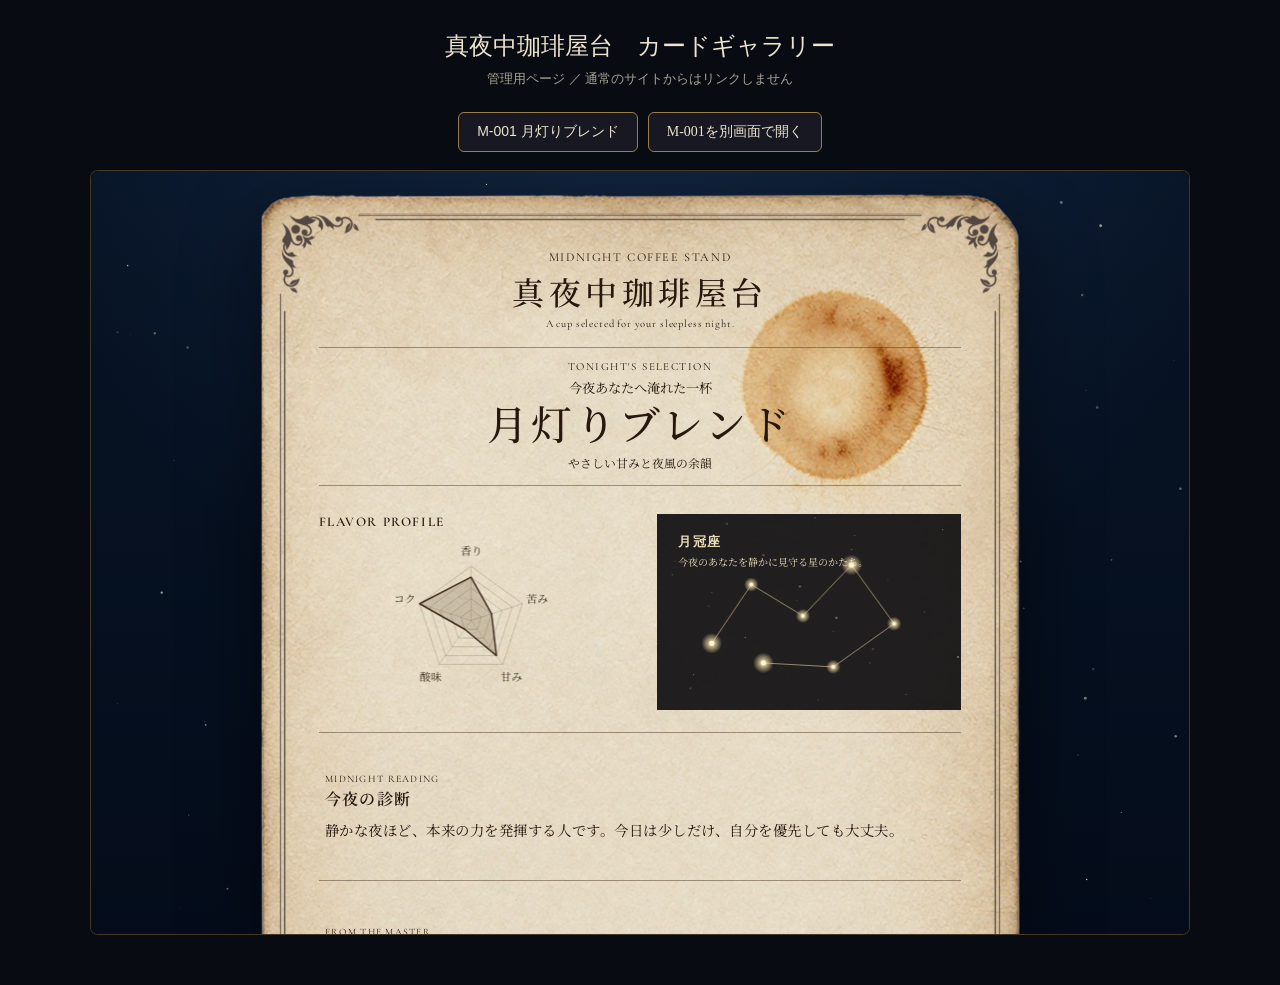
==== gallery/index.html @ 84e9c6be "Add files via upload" ====
<!DOCTYPE html>
<html lang="ja">
<head>
  <meta charset="UTF-8">
  <meta name="viewport" content="width=device-width, initial-scale=1.0">
  <title>真夜中珈琲屋台｜カードギャラリー</title>

  <style>
    * {
      box-sizing: border-box;
    }

    body {
      margin: 0;
      background: #090b12;
      color: #eee4cf;
      font-family: serif;
      min-height: 100vh;
    }

    .gallery {
      width: min(1100px, 94%);
      margin: 0 auto;
      padding: 30px 0 50px;
    }

    h1 {
      margin: 0 0 8px;
      text-align: center;
      font-size: 24px;
      font-weight: 400;
    }

    .note {
      text-align: center;
      font-size: 13px;
      opacity: .7;
      margin-bottom: 24px;
    }

    .controls {
      display: flex;
      justify-content: center;
      gap: 10px;
      margin-bottom: 18px;
      flex-wrap: wrap;
    }

    button,
    a.button {
      appearance: none;
      border: 1px solid #9b7c4c;
      background: #171822;
      color: #eee4cf;
      padding: 10px 18px;
      border-radius: 6px;
      cursor: pointer;
      text-decoration: none;
      font-size: 14px;
    }

    button:hover,
    a.button:hover {
      background: #252331;
    }

    .viewer {
      width: 100%;
      height: 85vh;
      border: 1px solid rgba(198, 164, 105, .35);
      border-radius: 8px;
      overflow: hidden;
      background: #000;
    }

    iframe {
      width: 100%;
      height: 100%;
      border: 0;
      background: #000;
    }
  </style>
</head>

<body>

  <main class="gallery">

    <h1>真夜中珈琲屋台　カードギャラリー</h1>

    <div class="note">
      管理用ページ ／ 通常のサイトからはリンクしません
    </div>

    <div class="controls">
      <button id="m001">
        M-001 月灯りブレンド
      </button>

      <a
        class="button"
        href="../result/index.html?result=M-001"
        target="_blank"
        rel="noopener"
      >
        M-001を別画面で開く
      </a>
    </div>

    <div class="viewer">
      <iframe
        id="cardViewer"
        src="../result/index.html?result=M-001"
        title="結果カード">
      </iframe>
    </div>

  </main>

  <script>
    const viewer = document.getElementById("cardViewer");

    document.getElementById("m001").addEventListener("click", () => {
      viewer.src = "../result/index.html?result=M-001";
    });
  </script>

</body>
</html>
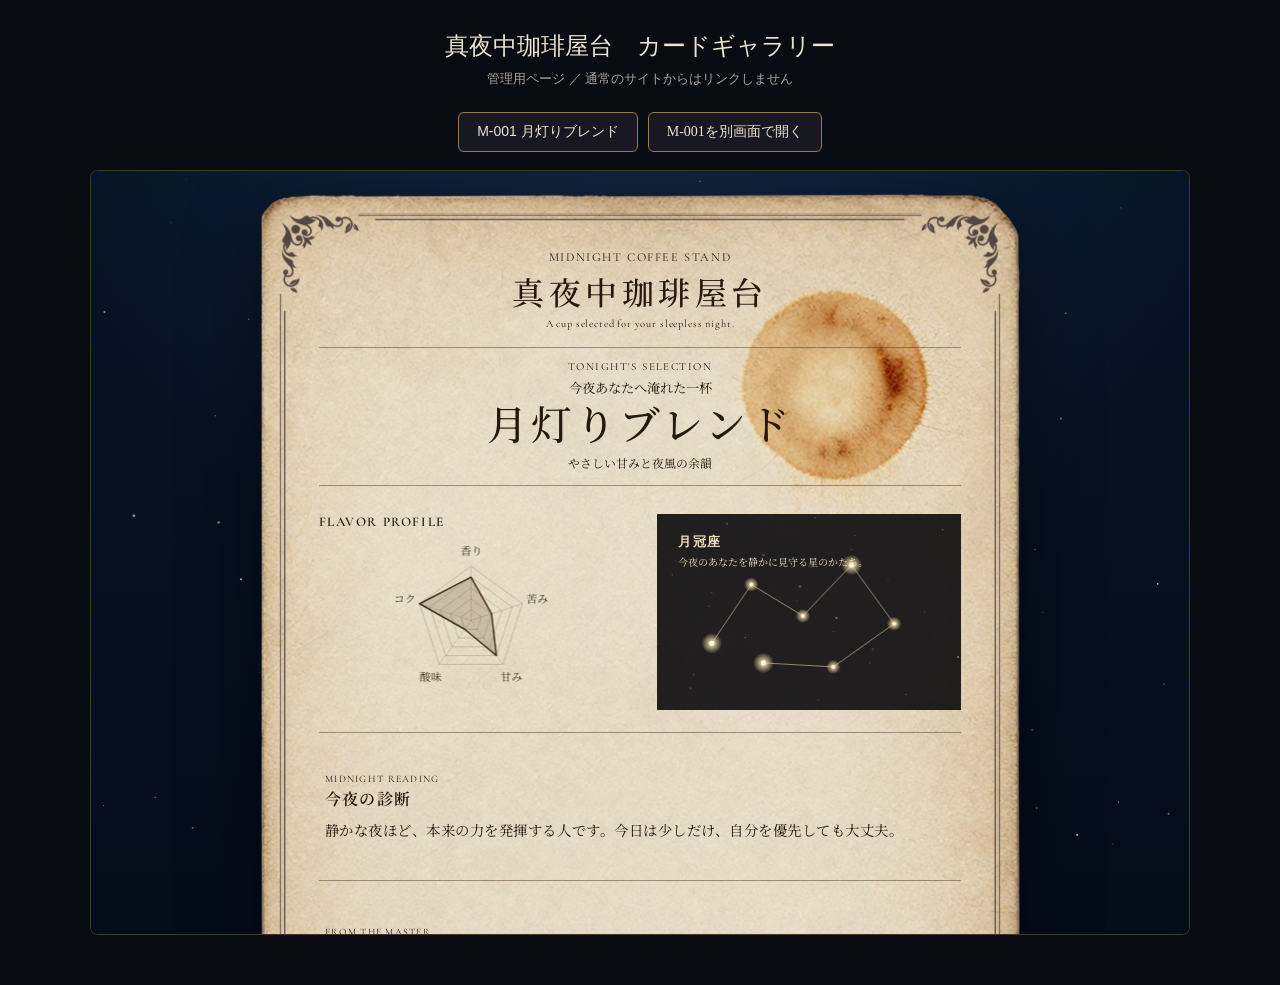
==== commit ba117ac9: "Add files via upload" ====
--- a/gallery/index.html
+++ b/gallery/index.html
@@ -118,12 +118,67 @@
   </main>
 
   <script>
-    const viewer = document.getElementById("cardViewer");
+  const viewer = document.getElementById("cardViewer");
 
-    document.getElementById("m001").addEventListener("click", () => {
-      viewer.src = "../result/index.html?result=M-001";
-    });
-  </script>
+  function showCard(id) {
+    viewer.src = `../result/index.html?result=${id}`;
+  }
+
+  function hideResultUI() {
+    try {
+      const doc = viewer.contentDocument || viewer.contentWindow.document;
+
+      /* カード以外の操作UIを非表示 */
+      const selectors = [
+        ".result-actions",
+        ".actions",
+        ".action-buttons",
+        ".share-buttons",
+        ".share-area",
+        ".result-buttons",
+        ".button-area",
+        ".back-link",
+        ".back-button",
+        ".retry-button",
+        ".share-button"
+      ];
+
+      selectors.forEach(selector => {
+        doc.querySelectorAll(selector).forEach(el => {
+          el.style.setProperty("display", "none", "important");
+        });
+      });
+
+      /* ボタン・リンクの文字でも判定 */
+      doc.querySelectorAll("a, button").forEach(el => {
+        const text = el.textContent.trim();
+
+        if (
+          text.includes("Xでシェア") ||
+          text.includes("屋台に戻る") ||
+          text.includes("もう一杯注文する")
+        ) {
+          el.style.setProperty("display", "none", "important");
+        }
+      });
+
+    } catch (e) {
+      console.log("Gallery UI:", e);
+    }
+  }
+
+  viewer.addEventListener("load", () => {
+    hideResultUI();
+
+    /* JSで後から生成される場合にも対応 */
+    setTimeout(hideResultUI, 300);
+    setTimeout(hideResultUI, 1000);
+  });
+
+  document.getElementById("m001").addEventListener("click", () => {
+    showCard("M-001");
+  });
+</script>
 
 </body>
 </html>
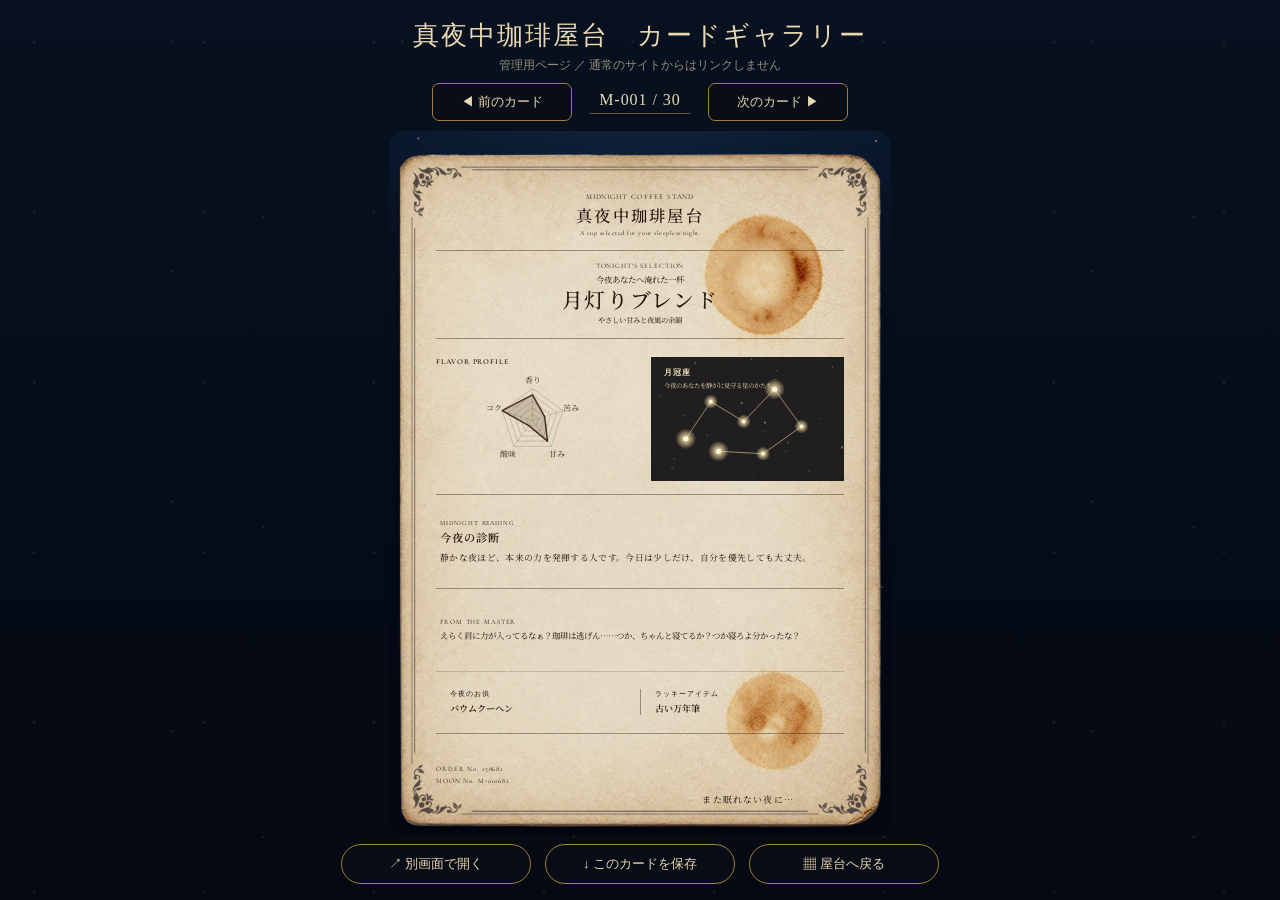
==== commit 65ad9cfa: "Add files via upload" ====
--- a/gallery/index.html
+++ b/gallery/index.html
@@ -3,6 +3,7 @@
 <head>
   <meta charset="UTF-8">
   <meta name="viewport" content="width=device-width, initial-scale=1.0">
+
   <title>真夜中珈琲屋台｜カードギャラリー</title>
 
   <style>
@@ -10,126 +11,457 @@
       box-sizing: border-box;
     }
 
+    html,
     body {
       margin: 0;
-      background: #090b12;
-      color: #eee4cf;
-      font-family: serif;
-      min-height: 100vh;
+      width: 100%;
+      height: 100%;
+      overflow: hidden;
+    }
+
+    body {
+      background:
+        radial-gradient(circle at 20% 25%, rgba(255,255,255,.08) 0 1px, transparent 1.5px),
+        radial-gradient(circle at 75% 18%, rgba(255,255,255,.07) 0 1px, transparent 1.5px),
+        radial-gradient(circle at 85% 70%, rgba(255,255,255,.08) 0 1px, transparent 1.5px),
+        linear-gradient(180deg, #07111f 0%, #050912 100%);
+      background-size:
+        170px 170px,
+        230px 230px,
+        310px 310px,
+        auto;
+
+      color: #ead8b3;
+      font-family: "Noto Serif JP", "Yu Mincho", serif;
     }
 
     .gallery {
-      width: min(1100px, 94%);
-      margin: 0 auto;
-      padding: 30px 0 50px;
-    }
-
-    h1 {
-      margin: 0 0 8px;
+      height: 100vh;
+
+      display: grid;
+
+      grid-template-rows:
+        auto
+        auto
+        1fr
+        auto;
+
+      gap: 10px;
+
+      padding: 18px 20px 16px;
+    }
+
+    /* ==========================
+       TITLE
+    ========================== */
+
+    .gallery-header {
       text-align: center;
-      font-size: 24px;
+    }
+
+    .gallery-header h1 {
+      margin: 0;
+
+      font-size: clamp(18px, 2vw, 28px);
+
       font-weight: 400;
-    }
-
-    .note {
+
+      letter-spacing: .08em;
+    }
+
+    .gallery-header p {
+      margin: 5px 0 0;
+
+      font-size: clamp(9px, .9vw, 12px);
+
+      color: rgba(234,216,179,.62);
+    }
+
+    /* ==========================
+       NAV
+    ========================== */
+
+    .card-nav {
+      display: flex;
+
+      justify-content: center;
+      align-items: center;
+
+      gap: 18px;
+    }
+
+    .nav-button {
+      min-width: 140px;
+
+      padding: 9px 18px;
+
+      border: 1px solid #a77d3c;
+      border-radius: 7px;
+
+      background: rgba(8,13,23,.88);
+
+      color: #ead8b3;
+
+      font-family: inherit;
+
+      font-size: 13px;
+
+      cursor: pointer;
+
+      transition: .2s;
+    }
+
+    .nav-button:hover {
+      background: rgba(167,125,60,.15);
+    }
+
+    .card-number {
+      min-width: 100px;
+
       text-align: center;
-      font-size: 13px;
-      opacity: .7;
-      margin-bottom: 24px;
-    }
-
-    .controls {
+
+      font-size: 16px;
+
+      letter-spacing: .06em;
+
+      border-bottom: 1px solid rgba(167,125,60,.65);
+
+      padding-bottom: 4px;
+    }
+
+    /* ==========================
+       CARD VIEWER
+    ========================== */
+
+    .viewer-wrap {
+      min-height: 0;
+
       display: flex;
+
       justify-content: center;
-      gap: 10px;
-      margin-bottom: 18px;
-      flex-wrap: wrap;
-    }
-
-    button,
-    a.button {
-      appearance: none;
-      border: 1px solid #9b7c4c;
-      background: #171822;
-      color: #eee4cf;
-      padding: 10px 18px;
-      border-radius: 6px;
-      cursor: pointer;
-      text-decoration: none;
-      font-size: 14px;
-    }
-
-    button:hover,
-    a.button:hover {
-      background: #252331;
+      align-items: center;
     }
 
     .viewer {
-      width: 100%;
-      height: 85vh;
-      border: 1px solid rgba(198, 164, 105, .35);
-      border-radius: 8px;
+      position: relative;
+
+      height: 100%;
+      max-height: 100%;
+
+      aspect-ratio: 5 / 7;
+
       overflow: hidden;
-      background: #000;
+
+      border-radius: 16px;
     }
 
     iframe {
       width: 100%;
       height: 100%;
+
       border: 0;
-      background: #000;
-    }
+
+      display: block;
+
+      background: transparent;
+
+      transform-origin: top left;
+    }
+
+    /* ==========================
+       BOTTOM BUTTONS
+    ========================== */
+
+    .bottom-actions {
+      display: flex;
+
+      justify-content: center;
+
+      gap: 14px;
+
+      flex-wrap: nowrap;
+    }
+
+    .bottom-button {
+      min-width: 190px;
+
+      padding: 10px 20px;
+
+      border: 1px solid #a77d3c;
+      border-radius: 999px;
+
+      background: rgba(8,13,23,.88);
+
+      color: #ead8b3;
+
+      text-decoration: none;
+
+      text-align: center;
+
+      font-size: 13px;
+
+      cursor: pointer;
+    }
+
+    .bottom-button:hover {
+      background: rgba(167,125,60,.15);
+    }
+
+    /* ==========================
+       SMALL SCREEN
+    ========================== */
+
+    @media (max-width: 700px) {
+
+      .gallery {
+        padding:
+          12px
+          8px
+          10px;
+
+        gap: 7px;
+      }
+
+      .card-nav {
+        gap: 6px;
+      }
+
+      .nav-button {
+        min-width: auto;
+
+        padding:
+          7px
+          10px;
+
+        font-size: 11px;
+      }
+
+      .card-number {
+        min-width: 76px;
+
+        font-size: 12px;
+      }
+
+      .bottom-actions {
+        gap: 6px;
+      }
+
+      .bottom-button {
+        min-width: auto;
+
+        padding:
+          8px
+          10px;
+
+        font-size: 10px;
+      }
+
+    }
+
   </style>
 </head>
 
+
 <body>
 
-  <main class="gallery">
-
-    <h1>真夜中珈琲屋台　カードギャラリー</h1>
-
-    <div class="note">
+<main class="gallery">
+
+  <!-- HEADER -->
+  <header class="gallery-header">
+
+    <h1>
+      真夜中珈琲屋台　カードギャラリー
+    </h1>
+
+    <p>
       管理用ページ ／ 通常のサイトからはリンクしません
+    </p>
+
+  </header>
+
+
+  <!-- NAVIGATION -->
+  <nav class="card-nav">
+
+    <button
+      class="nav-button"
+      id="prevButton"
+      type="button"
+    >
+      ◀ 前のカード
+    </button>
+
+
+    <div
+      class="card-number"
+      id="cardNumber"
+    >
+      M-001 / 30
     </div>
 
-    <div class="controls">
-      <button id="m001">
-        M-001 月灯りブレンド
-      </button>
-
-      <a
-        class="button"
-        href="../result/index.html?result=M-001"
-        target="_blank"
-        rel="noopener"
-      >
-        M-001を別画面で開く
-      </a>
-    </div>
+
+    <button
+      class="nav-button"
+      id="nextButton"
+      type="button"
+    >
+      次のカード ▶
+    </button>
+
+  </nav>
+
+
+  <!-- CARD -->
+  <section class="viewer-wrap">
 
     <div class="viewer">
+
       <iframe
         id="cardViewer"
         src="../result/index.html?result=M-001"
         title="結果カード">
       </iframe>
+
     </div>
 
-  </main>
-
-  <script>
-  const viewer = document.getElementById("cardViewer");
-
-  function showCard(id) {
-    viewer.src = `../result/index.html?result=${id}`;
+  </section>
+
+
+  <!-- BOTTOM -->
+  <div class="bottom-actions">
+
+    <a
+      class="bottom-button"
+      id="openButton"
+      href="../result/index.html?result=M-001"
+      target="_blank"
+      rel="noopener"
+    >
+      ↗ 別画面で開く
+    </a>
+
+
+    <button
+      class="bottom-button"
+      id="saveButton"
+      type="button"
+    >
+      ↓ このカードを保存
+    </button>
+
+
+    <a
+      class="bottom-button"
+      href="../index.html"
+    >
+      ▦ 屋台へ戻る
+    </a>
+
+  </div>
+
+</main>
+
+
+<script>
+
+  /* =========================================
+     COFFEE IDs
+  ========================================= */
+
+  const cards = Array.from(
+    { length: 30 },
+    (_, i) =>
+      `M-${String(i + 1).padStart(3, "0")}`
+  );
+
+
+  let currentIndex = 0;
+
+
+  const viewer =
+    document.getElementById("cardViewer");
+
+  const cardNumber =
+    document.getElementById("cardNumber");
+
+  const openButton =
+    document.getElementById("openButton");
+
+
+  /* =========================================
+     CARD CHANGE
+  ========================================= */
+
+  function showCard(index) {
+
+    currentIndex =
+      (index + cards.length)
+      % cards.length;
+
+
+    const id =
+      cards[currentIndex];
+
+
+    viewer.src =
+      `../result/index.html?result=${id}`;
+
+
+    cardNumber.textContent =
+      `${id} / ${cards.length}`;
+
+
+    openButton.href =
+      `../result/index.html?result=${id}`;
+
   }
 
-  function hideResultUI() {
+
+  /* =========================================
+     HIDE RESULT PAGE UI
+  ========================================= */
+
+  function cleanResultPage() {
+
     try {
-      const doc = viewer.contentDocument || viewer.contentWindow.document;
-
-      /* カード以外の操作UIを非表示 */
+
+      const doc =
+        viewer.contentDocument
+        || viewer.contentWindow.document;
+
+
+      /* ボタン類を文字で判定して削除 */
+
+      doc.querySelectorAll(
+        "a, button"
+      ).forEach(el => {
+
+        const text =
+          el.textContent.trim();
+
+
+        if (
+          text.includes("Xでシェア") ||
+          text.includes("屋台に戻る") ||
+          text.includes("もう一杯注文する") ||
+          text.includes("この結果を共有")
+        ) {
+
+          el.style.setProperty(
+            "display",
+            "none",
+            "important"
+          );
+
+        }
+
+      });
+
+
+      /* カード以外の可能性が高いUI */
+
       const selectors = [
+
         ".result-actions",
         ".actions",
         ".action-buttons",
@@ -141,43 +473,300 @@
         ".back-button",
         ".retry-button",
         ".share-button"
+
       ];
 
+
       selectors.forEach(selector => {
-        doc.querySelectorAll(selector).forEach(el => {
-          el.style.setProperty("display", "none", "important");
+
+        doc.querySelectorAll(
+          selector
+        ).forEach(el => {
+
+          el.style.setProperty(
+            "display",
+            "none",
+            "important"
+          );
+
         });
+
       });
 
-      /* ボタン・リンクの文字でも判定 */
-      doc.querySelectorAll("a, button").forEach(el => {
-        const text = el.textContent.trim();
-
-        if (
-          text.includes("Xでシェア") ||
-          text.includes("屋台に戻る") ||
-          text.includes("もう一杯注文する")
-        ) {
-          el.style.setProperty("display", "none", "important");
-        }
-      });
-
-    } catch (e) {
-      console.log("Gallery UI:", e);
-    }
+
+      /* ページそのもののスクロールを止める */
+
+      doc.documentElement.style.overflow =
+        "hidden";
+
+      doc.body.style.overflow =
+        "hidden";
+
+
+      fitCard();
+
+    }
+
+    catch (error) {
+
+      console.log(
+        "gallery:",
+        error
+      );
+
+    }
+
   }
 
-  viewer.addEventListener("load", () => {
-    hideResultUI();
-
-    /* JSで後から生成される場合にも対応 */
-    setTimeout(hideResultUI, 300);
-    setTimeout(hideResultUI, 1000);
-  });
-
-  document.getElementById("m001").addEventListener("click", () => {
-    showCard("M-001");
-  });
+
+  /* =========================================
+     FIT RESULT PAGE TO VIEWER
+  ========================================= */
+
+  function fitCard() {
+
+    try {
+
+      const doc =
+        viewer.contentDocument
+        || viewer.contentWindow.document;
+
+
+      /*
+        本番カード要素を探します。
+        result-card がある前提。
+      */
+
+      const card =
+        doc.querySelector(
+          ".result-card"
+        );
+
+
+      if (!card) return;
+
+
+      const viewerWidth =
+        viewer.clientWidth;
+
+      const viewerHeight =
+        viewer.clientHeight;
+
+
+      const rect =
+        card.getBoundingClientRect();
+
+
+      const scaleX =
+        viewerWidth / rect.width;
+
+      const scaleY =
+        viewerHeight / rect.height;
+
+
+      /*
+        カード全体が必ず
+        画面内に収まる倍率
+      */
+
+      const scale =
+        Math.min(
+          scaleX,
+          scaleY
+        );
+
+
+      /*
+        iframe内部をカード中心に整える
+      */
+
+      doc.body.style.margin = "0";
+
+      doc.body.style.minHeight = "0";
+
+      doc.body.style.height = "auto";
+
+
+      card.style.transformOrigin =
+        "top center";
+
+      card.style.transform =
+        `scale(${scale})`;
+
+
+      /*
+        transform後の余白調整
+      */
+
+      card.style.margin =
+        "0 auto";
+
+    }
+
+    catch (error) {
+
+      console.log(
+        "fit:",
+        error
+      );
+
+    }
+
+  }
+
+
+  /* =========================================
+     LOAD
+  ========================================= */
+
+  viewer.addEventListener(
+    "load",
+    () => {
+
+      cleanResultPage();
+
+      /*
+        Webフォント・canvas・画像の
+        読み込み後にも再調整
+      */
+
+      setTimeout(
+        cleanResultPage,
+        200
+      );
+
+      setTimeout(
+        cleanResultPage,
+        600
+      );
+
+      setTimeout(
+        cleanResultPage,
+        1200
+      );
+
+    }
+  );
+
+
+  /* =========================================
+     BUTTONS
+  ========================================= */
+
+  document
+    .getElementById(
+      "prevButton"
+    )
+    .addEventListener(
+      "click",
+      () => {
+
+        showCard(
+          currentIndex - 1
+        );
+
+      }
+    );
+
+
+  document
+    .getElementById(
+      "nextButton"
+    )
+    .addEventListener(
+      "click",
+      () => {
+
+        showCard(
+          currentIndex + 1
+        );
+
+      }
+    );
+
+
+  /* =========================================
+     KEYBOARD
+  ========================================= */
+
+  window.addEventListener(
+    "keydown",
+    event => {
+
+      if (
+        event.key === "ArrowLeft"
+      ) {
+
+        showCard(
+          currentIndex - 1
+        );
+
+      }
+
+
+      if (
+        event.key === "ArrowRight"
+      ) {
+
+        showCard(
+          currentIndex + 1
+        );
+
+      }
+
+    }
+  );
+
+
+  /* =========================================
+     SAVE
+  ========================================= */
+
+  document
+    .getElementById(
+      "saveButton"
+    )
+    .addEventListener(
+      "click",
+      () => {
+
+        /*
+          現状は本番カードを
+          別画面で開きます。
+
+          Chromeで
+          スクリーンショット保存用。
+        */
+
+        const id =
+          cards[currentIndex];
+
+
+        window.open(
+          `../result/index.html?result=${id}`,
+          "_blank"
+        );
+
+      }
+    );
+
+
+  /* =========================================
+     WINDOW RESIZE
+  ========================================= */
+
+  window.addEventListener(
+    "resize",
+    () => {
+
+      setTimeout(
+        cleanResultPage,
+        100
+      );
+
+    }
+  );
+
 </script>
 
 </body>
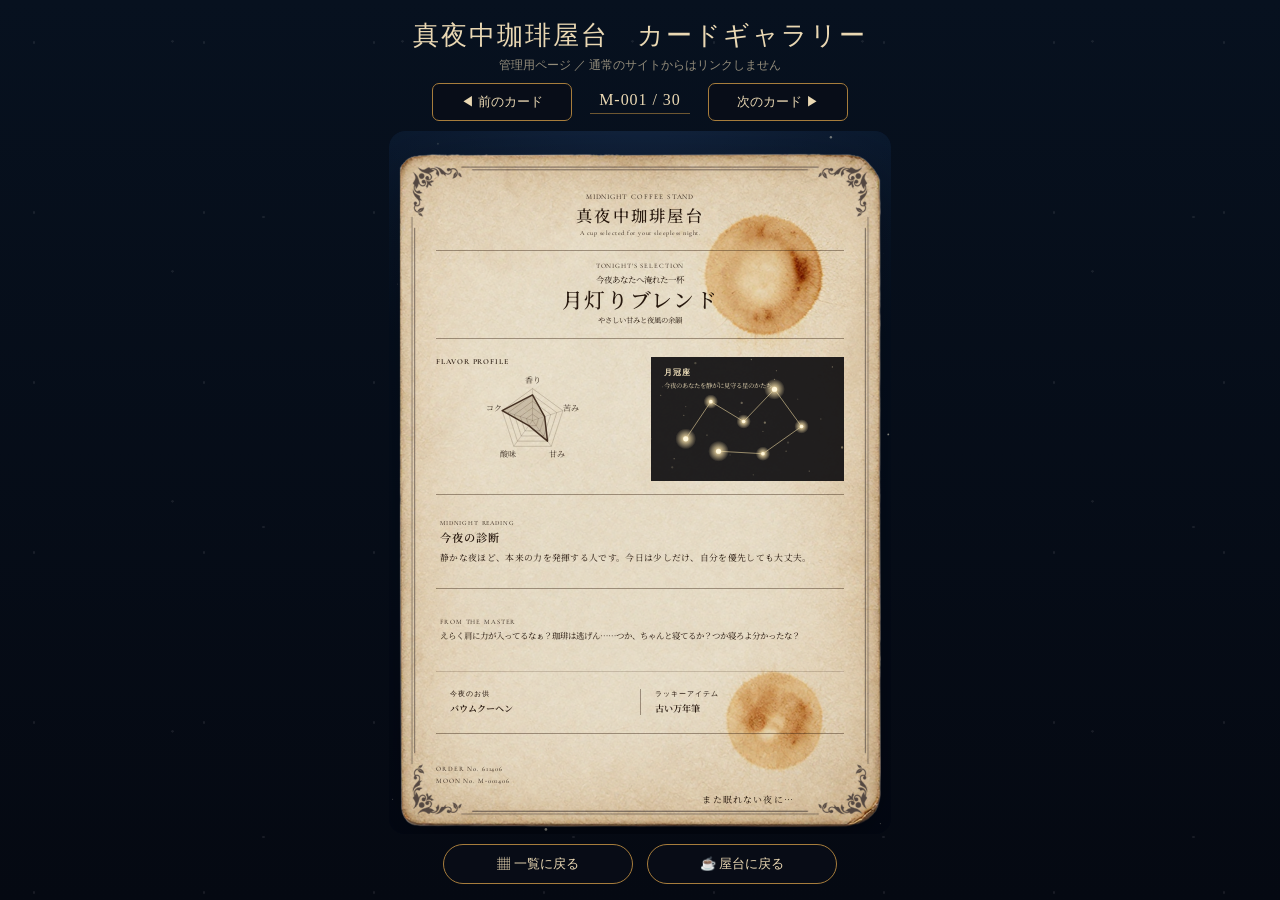
==== commit fefc32f4: "Add files via upload" ====
--- a/gallery/index.html
+++ b/gallery/index.html
@@ -328,36 +328,23 @@
 
 
   <!-- BOTTOM -->
-  <div class="bottom-actions">
-
-    <a
-      class="bottom-button"
-      id="openButton"
-      href="../result/index.html?result=M-001"
-      target="_blank"
-      rel="noopener"
-    >
-      ↗ 別画面で開く
-    </a>
-
-
-    <button
-      class="bottom-button"
-      id="saveButton"
-      type="button"
-    >
-      ↓ このカードを保存
-    </button>
-
-
-    <a
-      class="bottom-button"
-      href="../index.html"
-    >
-      ▦ 屋台へ戻る
-    </a>
-
-  </div>
+<div class="bottom-actions">
+
+  <a
+    class="bottom-button"
+    href="./"
+  >
+    ▦ 一覧に戻る
+  </a>
+
+  <a
+    class="bottom-button"
+    href="../index.html"
+  >
+    ☕ 屋台に戻る
+  </a>
+
+</div>
 
 </main>
 
@@ -384,9 +371,6 @@
   const cardNumber =
     document.getElementById("cardNumber");
 
-  const openButton =
-    document.getElementById("openButton");
-
 
   /* =========================================
      CARD CHANGE
@@ -410,9 +394,6 @@
     cardNumber.textContent =
       `${id} / ${cards.length}`;
 
-
-    openButton.href =
-      `../result/index.html?result=${id}`;
 
   }
 
@@ -719,39 +700,6 @@
 
 
   /* =========================================
-     SAVE
-  ========================================= */
-
-  document
-    .getElementById(
-      "saveButton"
-    )
-    .addEventListener(
-      "click",
-      () => {
-
-        /*
-          現状は本番カードを
-          別画面で開きます。
-
-          Chromeで
-          スクリーンショット保存用。
-        */
-
-        const id =
-          cards[currentIndex];
-
-
-        window.open(
-          `../result/index.html?result=${id}`,
-          "_blank"
-        );
-
-      }
-    );
-
-
-  /* =========================================
      WINDOW RESIZE
   ========================================= */
 
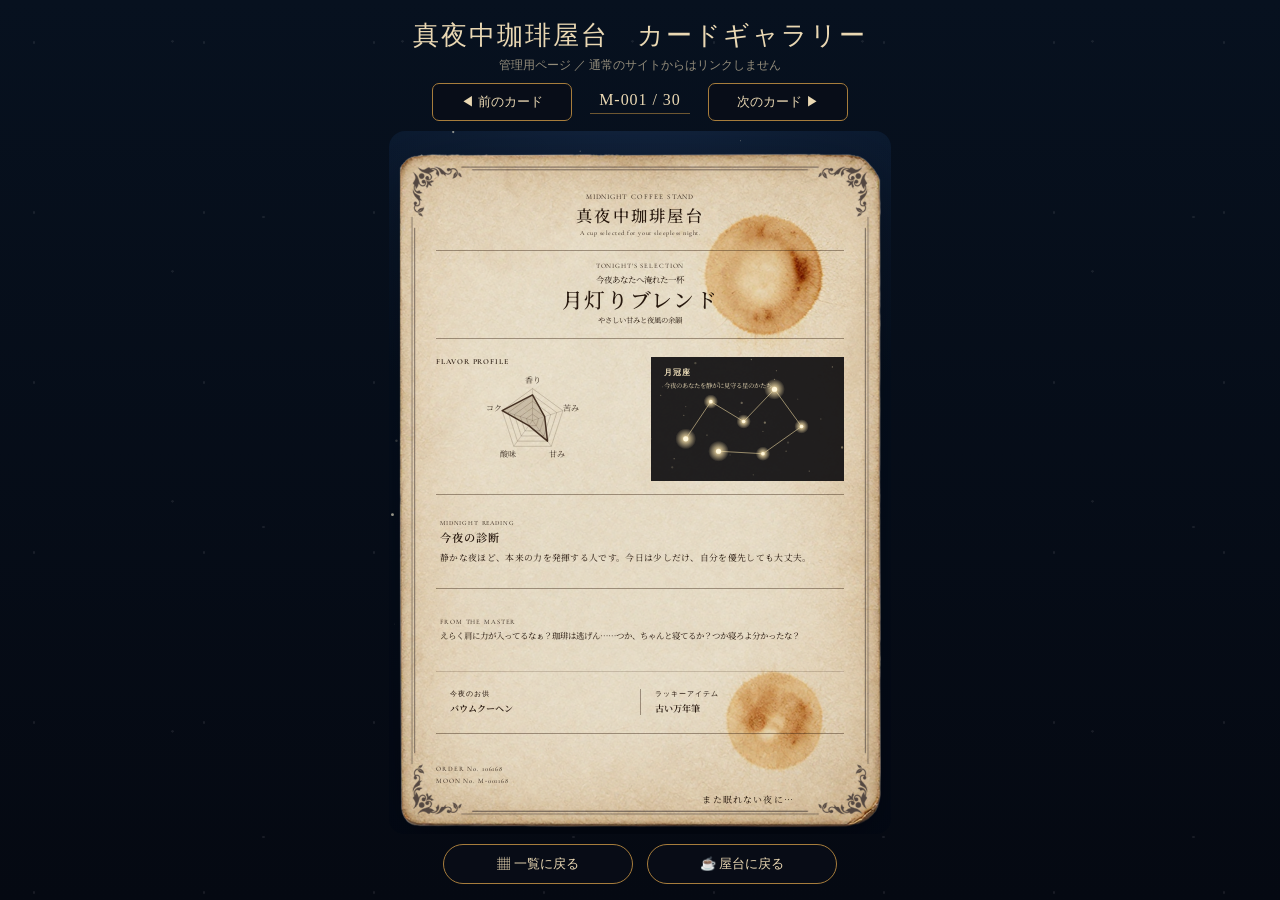
==== commit a47d748f: "Add files via upload" ====
--- a/gallery/index.html
+++ b/gallery/index.html
@@ -1,721 +1,710 @@
 <!DOCTYPE html>
 <html lang="ja">
+
 <head>
-  <meta charset="UTF-8">
-  <meta name="viewport" content="width=device-width, initial-scale=1.0">
-
-  <title>真夜中珈琲屋台｜カードギャラリー</title>
-
-  <style>
-    * {
-      box-sizing: border-box;
-    }
-
-    html,
-    body {
-      margin: 0;
-      width: 100%;
-      height: 100%;
-      overflow: hidden;
-    }
-
-    body {
-      background:
-        radial-gradient(circle at 20% 25%, rgba(255,255,255,.08) 0 1px, transparent 1.5px),
-        radial-gradient(circle at 75% 18%, rgba(255,255,255,.07) 0 1px, transparent 1.5px),
-        radial-gradient(circle at 85% 70%, rgba(255,255,255,.08) 0 1px, transparent 1.5px),
-        linear-gradient(180deg, #07111f 0%, #050912 100%);
-      background-size:
-        170px 170px,
-        230px 230px,
-        310px 310px,
-        auto;
-
-      color: #ead8b3;
-      font-family: "Noto Serif JP", "Yu Mincho", serif;
-    }
-
-    .gallery {
-      height: 100vh;
-
-      display: grid;
-
-      grid-template-rows:
-        auto
-        auto
-        1fr
-        auto;
-
-      gap: 10px;
-
-      padding: 18px 20px 16px;
-    }
-
-    /* ==========================
+    <meta charset="UTF-8">
+    <meta name="viewport" content="width=device-width, initial-scale=1.0">
+
+    <title>真夜中珈琲屋台｜カードギャラリー</title>
+
+    <style>
+        * {
+            box-sizing: border-box;
+        }
+
+        html,
+        body {
+            margin: 0;
+            width: 100%;
+            height: 100%;
+            overflow: hidden;
+        }
+
+        body {
+            background:
+                radial-gradient(circle at 20% 25%, rgba(255, 255, 255, .08) 0 1px, transparent 1.5px),
+                radial-gradient(circle at 75% 18%, rgba(255, 255, 255, .07) 0 1px, transparent 1.5px),
+                radial-gradient(circle at 85% 70%, rgba(255, 255, 255, .08) 0 1px, transparent 1.5px),
+                linear-gradient(180deg, #07111f 0%, #050912 100%);
+            background-size:
+                170px 170px,
+                230px 230px,
+                310px 310px,
+                auto;
+
+            color: #ead8b3;
+            font-family: "Noto Serif JP", "Yu Mincho", serif;
+        }
+
+        .gallery {
+            height: 100vh;
+
+            display: grid;
+
+            grid-template-rows:
+                auto auto 1fr auto;
+
+            gap: 10px;
+
+            padding: 18px 20px 16px;
+        }
+
+        /* ==========================
        TITLE
     ========================== */
 
-    .gallery-header {
-      text-align: center;
-    }
-
-    .gallery-header h1 {
-      margin: 0;
-
-      font-size: clamp(18px, 2vw, 28px);
-
-      font-weight: 400;
-
-      letter-spacing: .08em;
-    }
-
-    .gallery-header p {
-      margin: 5px 0 0;
-
-      font-size: clamp(9px, .9vw, 12px);
-
-      color: rgba(234,216,179,.62);
-    }
-
-    /* ==========================
+        .gallery-header {
+            text-align: center;
+        }
+
+        .gallery-header h1 {
+            margin: 0;
+
+            font-size: clamp(18px, 2vw, 28px);
+
+            font-weight: 400;
+
+            letter-spacing: .08em;
+        }
+
+        .gallery-header p {
+            margin: 5px 0 0;
+
+            font-size: clamp(9px, .9vw, 12px);
+
+            color: rgba(234, 216, 179, .62);
+        }
+
+        /* ==========================
        NAV
     ========================== */
 
-    .card-nav {
-      display: flex;
-
-      justify-content: center;
-      align-items: center;
-
-      gap: 18px;
-    }
-
-    .nav-button {
-      min-width: 140px;
-
-      padding: 9px 18px;
-
-      border: 1px solid #a77d3c;
-      border-radius: 7px;
-
-      background: rgba(8,13,23,.88);
-
-      color: #ead8b3;
-
-      font-family: inherit;
-
-      font-size: 13px;
-
-      cursor: pointer;
-
-      transition: .2s;
-    }
-
-    .nav-button:hover {
-      background: rgba(167,125,60,.15);
-    }
-
-    .card-number {
-      min-width: 100px;
-
-      text-align: center;
-
-      font-size: 16px;
-
-      letter-spacing: .06em;
-
-      border-bottom: 1px solid rgba(167,125,60,.65);
-
-      padding-bottom: 4px;
-    }
-
-    /* ==========================
+        .card-nav {
+            display: flex;
+
+            justify-content: center;
+            align-items: center;
+
+            gap: 18px;
+        }
+
+        .nav-button {
+            min-width: 140px;
+
+            padding: 9px 18px;
+
+            border: 1px solid #a77d3c;
+            border-radius: 7px;
+
+            background: rgba(8, 13, 23, .88);
+
+            color: #ead8b3;
+
+            font-family: inherit;
+
+            font-size: 13px;
+
+            cursor: pointer;
+
+            transition: .2s;
+        }
+
+        .nav-button:hover {
+            background: rgba(167, 125, 60, .15);
+        }
+
+        .card-number {
+            min-width: 100px;
+
+            text-align: center;
+
+            font-size: 16px;
+
+            letter-spacing: .06em;
+
+            border-bottom: 1px solid rgba(167, 125, 60, .65);
+
+            padding-bottom: 4px;
+        }
+
+        /* ==========================
        CARD VIEWER
     ========================== */
 
-    .viewer-wrap {
-      min-height: 0;
-
-      display: flex;
-
-      justify-content: center;
-      align-items: center;
-    }
-
-    .viewer {
-      position: relative;
-
-      height: 100%;
-      max-height: 100%;
-
-      aspect-ratio: 5 / 7;
-
-      overflow: hidden;
-
-      border-radius: 16px;
-    }
-
-    iframe {
-      width: 100%;
-      height: 100%;
-
-      border: 0;
-
-      display: block;
-
-      background: transparent;
-
-      transform-origin: top left;
-    }
-
-    /* ==========================
+        .viewer-wrap {
+            min-height: 0;
+
+            display: flex;
+
+            justify-content: center;
+            align-items: center;
+        }
+
+        .viewer {
+            position: relative;
+
+            height: 100%;
+            max-height: 100%;
+
+            aspect-ratio: 5 / 7;
+
+            overflow: hidden;
+
+            border-radius: 16px;
+        }
+
+        iframe {
+            width: 100%;
+            height: 100%;
+
+            border: 0;
+
+            display: block;
+
+            background: transparent;
+
+            transform-origin: top left;
+        }
+
+        /* ==========================
        BOTTOM BUTTONS
     ========================== */
 
-    .bottom-actions {
-      display: flex;
-
-      justify-content: center;
-
-      gap: 14px;
-
-      flex-wrap: nowrap;
-    }
-
-    .bottom-button {
-      min-width: 190px;
-
-      padding: 10px 20px;
-
-      border: 1px solid #a77d3c;
-      border-radius: 999px;
-
-      background: rgba(8,13,23,.88);
-
-      color: #ead8b3;
-
-      text-decoration: none;
-
-      text-align: center;
-
-      font-size: 13px;
-
-      cursor: pointer;
-    }
-
-    .bottom-button:hover {
-      background: rgba(167,125,60,.15);
-    }
-
-    /* ==========================
+        .bottom-actions {
+            display: flex;
+
+            justify-content: center;
+
+            gap: 14px;
+
+            flex-wrap: nowrap;
+        }
+
+        .bottom-button {
+            min-width: 190px;
+
+            padding: 10px 20px;
+
+            border: 1px solid #a77d3c;
+            border-radius: 999px;
+
+            background: rgba(8, 13, 23, .88);
+
+            color: #ead8b3;
+
+            text-decoration: none;
+
+            text-align: center;
+
+            font-size: 13px;
+
+            cursor: pointer;
+        }
+
+        .bottom-button:hover {
+            background: rgba(167, 125, 60, .15);
+        }
+
+        /* ==========================
        SMALL SCREEN
     ========================== */
 
-    @media (max-width: 700px) {
-
-      .gallery {
-        padding:
-          12px
-          8px
-          10px;
-
-        gap: 7px;
-      }
-
-      .card-nav {
-        gap: 6px;
-      }
-
-      .nav-button {
-        min-width: auto;
-
-        padding:
-          7px
-          10px;
-
-        font-size: 11px;
-      }
-
-      .card-number {
-        min-width: 76px;
-
-        font-size: 12px;
-      }
-
-      .bottom-actions {
-        gap: 6px;
-      }
-
-      .bottom-button {
-        min-width: auto;
-
-        padding:
-          8px
-          10px;
-
-        font-size: 10px;
-      }
-
-    }
-
-  </style>
+        @media (max-width: 700px) {
+
+            .gallery {
+                padding:
+                    12px 8px 10px;
+
+                gap: 7px;
+            }
+
+            .card-nav {
+                gap: 6px;
+            }
+
+            .nav-button {
+                min-width: auto;
+
+                padding:
+                    7px 10px;
+
+                font-size: 11px;
+            }
+
+            .card-number {
+                min-width: 76px;
+
+                font-size: 12px;
+            }
+
+            .bottom-actions {
+                gap: 6px;
+            }
+
+            .bottom-button {
+                min-width: auto;
+
+                padding:
+                    8px 10px;
+
+                font-size: 10px;
+            }
+
+        }
+    </style>
 </head>
 
 
 <body>
 
-<main class="gallery">
-
-  <!-- HEADER -->
-  <header class="gallery-header">
-
-    <h1>
-      真夜中珈琲屋台　カードギャラリー
-    </h1>
-
-    <p>
-      管理用ページ ／ 通常のサイトからはリンクしません
-    </p>
-
-  </header>
-
-
-  <!-- NAVIGATION -->
-  <nav class="card-nav">
-
-    <button
-      class="nav-button"
-      id="prevButton"
-      type="button"
-    >
-      ◀ 前のカード
-    </button>
-
-
-    <div
-      class="card-number"
-      id="cardNumber"
-    >
-      M-001 / 30
-    </div>
-
-
-    <button
-      class="nav-button"
-      id="nextButton"
-      type="button"
-    >
-      次のカード ▶
-    </button>
-
-  </nav>
-
-
-  <!-- CARD -->
-  <section class="viewer-wrap">
-
-    <div class="viewer">
-
-      <iframe
-        id="cardViewer"
-        src="../result/index.html?result=M-001"
-        title="結果カード">
-      </iframe>
-
-    </div>
-
-  </section>
-
-
-  <!-- BOTTOM -->
-<div class="bottom-actions">
-
-  <a
-    class="bottom-button"
-    href="./"
-  >
-    ▦ 一覧に戻る
-  </a>
-
-  <a
-    class="bottom-button"
-    href="../index.html"
-  >
-    ☕ 屋台に戻る
-  </a>
-
-</div>
-
-</main>
-
-
-<script>
-
-  /* =========================================
-     COFFEE IDs
-  ========================================= */
-
-  const cards = Array.from(
-    { length: 30 },
-    (_, i) =>
-      `M-${String(i + 1).padStart(3, "0")}`
-  );
-
-
-  let currentIndex = 0;
-
-
-  const viewer =
-    document.getElementById("cardViewer");
-
-  const cardNumber =
-    document.getElementById("cardNumber");
-
-
-  /* =========================================
-     CARD CHANGE
-  ========================================= */
-
-  function showCard(index) {
-
-    currentIndex =
-      (index + cards.length)
-      % cards.length;
-
-
-    const id =
-      cards[currentIndex];
-
-
-    viewer.src =
-      `../result/index.html?result=${id}`;
-
-
-    cardNumber.textContent =
-      `${id} / ${cards.length}`;
-
-
-  }
-
-
-  /* =========================================
-     HIDE RESULT PAGE UI
-  ========================================= */
-
-  function cleanResultPage() {
-
-    try {
-
-      const doc =
-        viewer.contentDocument
-        || viewer.contentWindow.document;
-
-
-      /* ボタン類を文字で判定して削除 */
-
-      doc.querySelectorAll(
-        "a, button"
-      ).forEach(el => {
-
-        const text =
-          el.textContent.trim();
-
-
-        if (
-          text.includes("Xでシェア") ||
-          text.includes("屋台に戻る") ||
-          text.includes("もう一杯注文する") ||
-          text.includes("この結果を共有")
-        ) {
-
-          el.style.setProperty(
-            "display",
-            "none",
-            "important"
-          );
-
-        }
-
-      });
-
-
-      /* カード以外の可能性が高いUI */
-
-      const selectors = [
-
-        ".result-actions",
-        ".actions",
-        ".action-buttons",
-        ".share-buttons",
-        ".share-area",
-        ".result-buttons",
-        ".button-area",
-        ".back-link",
-        ".back-button",
-        ".retry-button",
-        ".share-button"
-
-      ];
-
-
-      selectors.forEach(selector => {
-
-        doc.querySelectorAll(
-          selector
-        ).forEach(el => {
-
-          el.style.setProperty(
-            "display",
-            "none",
-            "important"
-          );
-
-        });
-
-      });
-
-
-      /* ページそのもののスクロールを止める */
-
-      doc.documentElement.style.overflow =
-        "hidden";
-
-      doc.body.style.overflow =
-        "hidden";
-
-
-      fitCard();
-
-    }
-
-    catch (error) {
-
-      console.log(
-        "gallery:",
-        error
-      );
-
-    }
-
-  }
-
-
-  /* =========================================
-     FIT RESULT PAGE TO VIEWER
-  ========================================= */
-
-  function fitCard() {
-
-    try {
-
-      const doc =
-        viewer.contentDocument
-        || viewer.contentWindow.document;
-
-
-      /*
-        本番カード要素を探します。
-        result-card がある前提。
-      */
-
-      const card =
-        doc.querySelector(
-          ".result-card"
+    <main class="gallery">
+
+        <!-- HEADER -->
+        <header class="gallery-header">
+
+            <h1>
+                真夜中珈琲屋台　カードギャラリー
+            </h1>
+
+            <p>
+                管理用ページ ／ 通常のサイトからはリンクしません
+            </p>
+
+        </header>
+
+
+        <!-- NAVIGATION -->
+        <nav class="card-nav">
+
+            <button class="nav-button" id="prevButton" type="button">
+                ◀ 前のカード
+            </button>
+
+
+            <div class="card-number" id="cardNumber">
+                M-001 / 30
+            </div>
+
+
+            <button class="nav-button" id="nextButton" type="button">
+                次のカード ▶
+            </button>
+
+        </nav>
+
+
+        <!-- CARD -->
+        <section class="viewer-wrap">
+
+            <div class="viewer">
+
+                <iframe id="cardViewer" src="../result/index.html?result=M-001" title="結果カード">
+                </iframe>
+
+            </div>
+
+        </section>
+
+
+        <!-- BOTTOM -->
+        <div class="bottom-actions">
+
+            <a class="bottom-button" href="./list.html">
+                ▦ 一覧に戻る
+            </a>
+
+            <a class="bottom-button" href="../index.html">
+                ☕ 屋台に戻る
+            </a>
+
+        </div>
+
+    </main>
+
+
+    <script>
+
+        /* =========================================
+           COFFEE IDs
+        ========================================= */
+
+        const cards = Array.from(
+            { length: 30 },
+            (_, i) =>
+                `M-${String(i + 1).padStart(3, "0")}`
         );
 
 
-      if (!card) return;
-
-
-      const viewerWidth =
-        viewer.clientWidth;
-
-      const viewerHeight =
-        viewer.clientHeight;
-
-
-      const rect =
-        card.getBoundingClientRect();
-
-
-      const scaleX =
-        viewerWidth / rect.width;
-
-      const scaleY =
-        viewerHeight / rect.height;
-
-
-      /*
-        カード全体が必ず
-        画面内に収まる倍率
-      */
-
-      const scale =
-        Math.min(
-          scaleX,
-          scaleY
+        const params =
+            new URLSearchParams(
+                window.location.search
+            );
+
+        const requestedCard =
+            params.get("card");
+
+        let currentIndex =
+            Math.max(
+                0,
+                cards.indexOf(
+                    requestedCard
+                )
+            );
+
+        showCard(currentIndex);
+
+        const viewer =
+            document.getElementById("cardViewer");
+
+        const cardNumber =
+            document.getElementById("cardNumber");
+
+
+        /* =========================================
+           CARD CHANGE
+        ========================================= */
+
+        function showCard(index) {
+
+            currentIndex =
+                (index + cards.length)
+                % cards.length;
+
+
+            const id =
+                cards[currentIndex];
+
+
+            viewer.src =
+                `../result/index.html?result=${id}`;
+
+
+            cardNumber.textContent =
+                `${id} / ${cards.length}`;
+
+
+        }
+
+
+        /* =========================================
+           HIDE RESULT PAGE UI
+        ========================================= */
+
+        function cleanResultPage() {
+
+            try {
+
+                const doc =
+                    viewer.contentDocument
+                    || viewer.contentWindow.document;
+
+
+                /* ボタン類を文字で判定して削除 */
+
+                doc.querySelectorAll(
+                    "a, button"
+                ).forEach(el => {
+
+                    const text =
+                        el.textContent.trim();
+
+
+                    if (
+                        text.includes("Xでシェア") ||
+                        text.includes("屋台に戻る") ||
+                        text.includes("もう一杯注文する") ||
+                        text.includes("この結果を共有")
+                    ) {
+
+                        el.style.setProperty(
+                            "display",
+                            "none",
+                            "important"
+                        );
+
+                    }
+
+                });
+
+
+                /* カード以外の可能性が高いUI */
+
+                const selectors = [
+
+                    ".result-actions",
+                    ".actions",
+                    ".action-buttons",
+                    ".share-buttons",
+                    ".share-area",
+                    ".result-buttons",
+                    ".button-area",
+                    ".back-link",
+                    ".back-button",
+                    ".retry-button",
+                    ".share-button"
+
+                ];
+
+
+                selectors.forEach(selector => {
+
+                    doc.querySelectorAll(
+                        selector
+                    ).forEach(el => {
+
+                        el.style.setProperty(
+                            "display",
+                            "none",
+                            "important"
+                        );
+
+                    });
+
+                });
+
+
+                /* ページそのもののスクロールを止める */
+
+                doc.documentElement.style.overflow =
+                    "hidden";
+
+                doc.body.style.overflow =
+                    "hidden";
+
+
+                fitCard();
+
+            }
+
+            catch (error) {
+
+                console.log(
+                    "gallery:",
+                    error
+                );
+
+            }
+
+        }
+
+
+        /* =========================================
+           FIT RESULT PAGE TO VIEWER
+        ========================================= */
+
+        function fitCard() {
+
+            try {
+
+                const doc =
+                    viewer.contentDocument
+                    || viewer.contentWindow.document;
+
+
+                /*
+                  本番カード要素を探します。
+                  result-card がある前提。
+                */
+
+                const card =
+                    doc.querySelector(
+                        ".result-card"
+                    );
+
+
+                if (!card) return;
+
+
+                const viewerWidth =
+                    viewer.clientWidth;
+
+                const viewerHeight =
+                    viewer.clientHeight;
+
+
+                const rect =
+                    card.getBoundingClientRect();
+
+
+                const scaleX =
+                    viewerWidth / rect.width;
+
+                const scaleY =
+                    viewerHeight / rect.height;
+
+
+                /*
+                  カード全体が必ず
+                  画面内に収まる倍率
+                */
+
+                const scale =
+                    Math.min(
+                        scaleX,
+                        scaleY
+                    );
+
+
+                /*
+                  iframe内部をカード中心に整える
+                */
+
+                doc.body.style.margin = "0";
+
+                doc.body.style.minHeight = "0";
+
+                doc.body.style.height = "auto";
+
+
+                card.style.transformOrigin =
+                    "top center";
+
+                card.style.transform =
+                    `scale(${scale})`;
+
+
+                /*
+                  transform後の余白調整
+                */
+
+                card.style.margin =
+                    "0 auto";
+
+            }
+
+            catch (error) {
+
+                console.log(
+                    "fit:",
+                    error
+                );
+
+            }
+
+        }
+
+
+        /* =========================================
+           LOAD
+        ========================================= */
+
+        viewer.addEventListener(
+            "load",
+            () => {
+
+                cleanResultPage();
+
+                /*
+                  Webフォント・canvas・画像の
+                  読み込み後にも再調整
+                */
+
+                setTimeout(
+                    cleanResultPage,
+                    200
+                );
+
+                setTimeout(
+                    cleanResultPage,
+                    600
+                );
+
+                setTimeout(
+                    cleanResultPage,
+                    1200
+                );
+
+            }
         );
 
 
-      /*
-        iframe内部をカード中心に整える
-      */
-
-      doc.body.style.margin = "0";
-
-      doc.body.style.minHeight = "0";
-
-      doc.body.style.height = "auto";
-
-
-      card.style.transformOrigin =
-        "top center";
-
-      card.style.transform =
-        `scale(${scale})`;
-
-
-      /*
-        transform後の余白調整
-      */
-
-      card.style.margin =
-        "0 auto";
-
-    }
-
-    catch (error) {
-
-      console.log(
-        "fit:",
-        error
-      );
-
-    }
-
-  }
-
-
-  /* =========================================
-     LOAD
-  ========================================= */
-
-  viewer.addEventListener(
-    "load",
-    () => {
-
-      cleanResultPage();
-
-      /*
-        Webフォント・canvas・画像の
-        読み込み後にも再調整
-      */
-
-      setTimeout(
-        cleanResultPage,
-        200
-      );
-
-      setTimeout(
-        cleanResultPage,
-        600
-      );
-
-      setTimeout(
-        cleanResultPage,
-        1200
-      );
-
-    }
-  );
-
-
-  /* =========================================
-     BUTTONS
-  ========================================= */
-
-  document
-    .getElementById(
-      "prevButton"
-    )
-    .addEventListener(
-      "click",
-      () => {
-
-        showCard(
-          currentIndex - 1
+        /* =========================================
+           BUTTONS
+        ========================================= */
+
+        document
+            .getElementById(
+                "prevButton"
+            )
+            .addEventListener(
+                "click",
+                () => {
+
+                    showCard(
+                        currentIndex - 1
+                    );
+
+                }
+            );
+
+
+        document
+            .getElementById(
+                "nextButton"
+            )
+            .addEventListener(
+                "click",
+                () => {
+
+                    showCard(
+                        currentIndex + 1
+                    );
+
+                }
+            );
+
+
+        /* =========================================
+           KEYBOARD
+        ========================================= */
+
+        window.addEventListener(
+            "keydown",
+            event => {
+
+                if (
+                    event.key === "ArrowLeft"
+                ) {
+
+                    showCard(
+                        currentIndex - 1
+                    );
+
+                }
+
+
+                if (
+                    event.key === "ArrowRight"
+                ) {
+
+                    showCard(
+                        currentIndex + 1
+                    );
+
+                }
+
+            }
         );
 
-      }
-    );
-
-
-  document
-    .getElementById(
-      "nextButton"
-    )
-    .addEventListener(
-      "click",
-      () => {
-
-        showCard(
-          currentIndex + 1
+
+        /* =========================================
+           WINDOW RESIZE
+        ========================================= */
+
+        window.addEventListener(
+            "resize",
+            () => {
+
+                setTimeout(
+                    cleanResultPage,
+                    100
+                );
+
+            }
         );
 
-      }
-    );
-
-
-  /* =========================================
-     KEYBOARD
-  ========================================= */
-
-  window.addEventListener(
-    "keydown",
-    event => {
-
-      if (
-        event.key === "ArrowLeft"
-      ) {
-
-        showCard(
-          currentIndex - 1
-        );
-
-      }
-
-
-      if (
-        event.key === "ArrowRight"
-      ) {
-
-        showCard(
-          currentIndex + 1
-        );
-
-      }
-
-    }
-  );
-
-
-  /* =========================================
-     WINDOW RESIZE
-  ========================================= */
-
-  window.addEventListener(
-    "resize",
-    () => {
-
-      setTimeout(
-        cleanResultPage,
-        100
-      );
-
-    }
-  );
-
-</script>
+    </script>
 
 </body>
+
 </html>
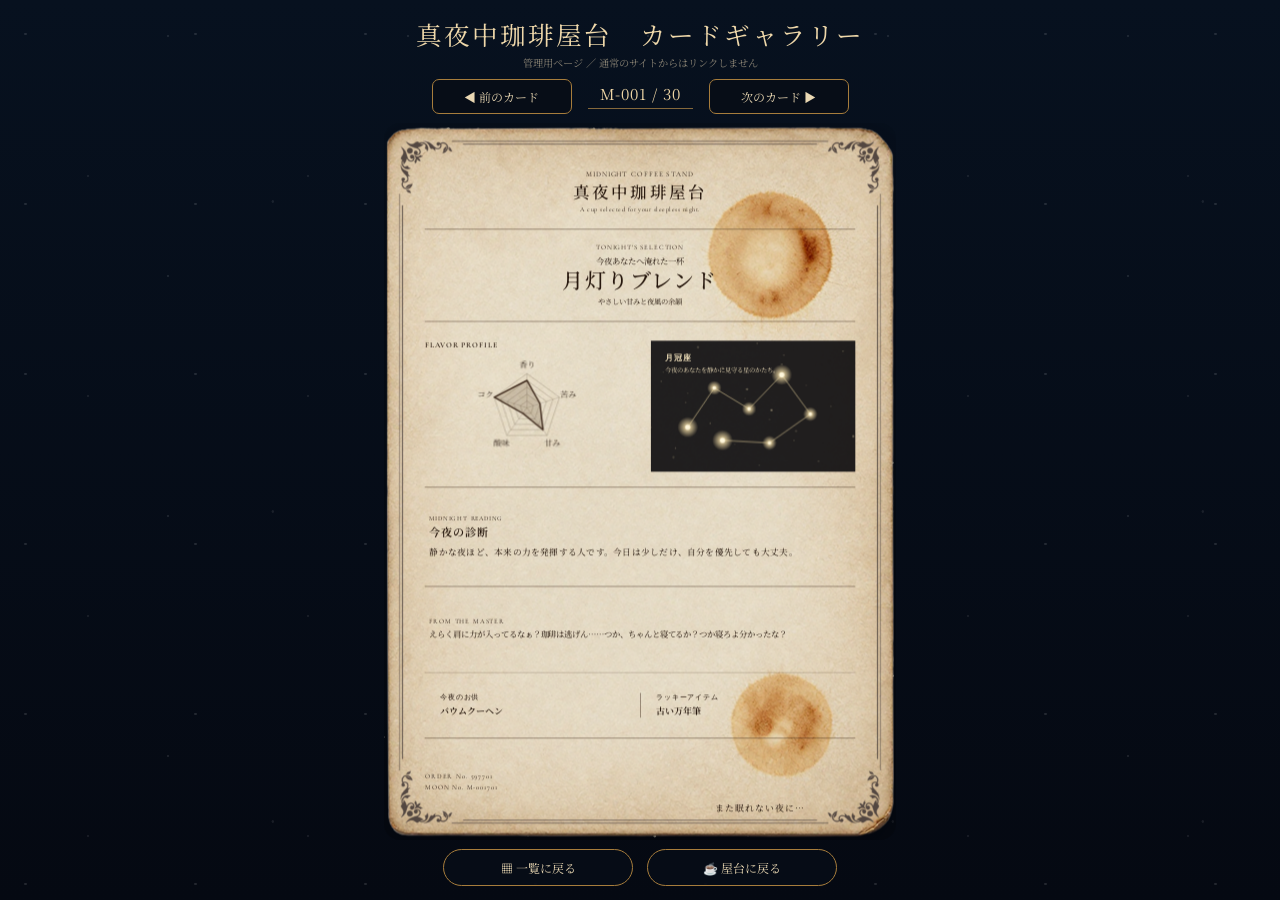
==== commit f2114e12: "Add files via upload" ====
--- a/gallery/index.html
+++ b/gallery/index.html
@@ -2,708 +2,1691 @@
 <html lang="ja">
 
 <head>
-    <meta charset="UTF-8">
-    <meta name="viewport" content="width=device-width, initial-scale=1.0">
-
-    <title>真夜中珈琲屋台｜カードギャラリー</title>
-
-    <style>
-        * {
-            box-sizing: border-box;
+
+  <meta charset="UTF-8">
+
+  <meta
+    name="viewport"
+    content="width=device-width, initial-scale=1.0"
+  >
+
+  <title>
+    真夜中珈琲屋台｜カードギャラリー
+  </title>
+
+
+  <!-- ギャラリー画面用フォント -->
+  <link
+    href="https://fonts.googleapis.com/css2?family=Noto+Serif+JP:wght@400;500&display=swap"
+    rel="stylesheet"
+  >
+
+
+  <style>
+
+    /* ========================================
+       RESET
+    ======================================== */
+
+    * {
+      box-sizing: border-box;
+    }
+
+
+    html,
+    body {
+      margin: 0;
+
+      width: 100%;
+      height: 100%;
+
+      overflow: hidden;
+    }
+
+
+    body {
+
+      color: #ead8b3;
+
+      font-family:
+        "Noto Serif JP",
+        "Yu Mincho",
+        serif;
+
+
+      background:
+
+        radial-gradient(
+          circle at 15% 20%,
+          rgba(255,255,255,.12) 0 1px,
+          transparent 1.5px
+        ),
+
+        radial-gradient(
+          circle at 70% 15%,
+          rgba(255,255,255,.09) 0 1px,
+          transparent 1.5px
+        ),
+
+        radial-gradient(
+          circle at 88% 65%,
+          rgba(255,255,255,.08) 0 1px,
+          transparent 1.5px
+        ),
+
+        radial-gradient(
+          circle at 40% 80%,
+          rgba(255,255,255,.07) 0 1px,
+          transparent 1.5px
+        ),
+
+        linear-gradient(
+          180deg,
+          #07111f 0%,
+          #050912 100%
+        );
+
+
+      background-size:
+
+        170px 170px,
+        240px 240px,
+        310px 310px,
+        220px 220px,
+        auto;
+
+    }
+
+
+
+    /* ========================================
+       PAGE
+    ======================================== */
+
+    .gallery {
+
+      width: 100%;
+      height: 100vh;
+
+      display: grid;
+
+      grid-template-rows:
+        auto
+        auto
+        minmax(0, 1fr)
+        auto;
+
+      gap: 9px;
+
+      padding:
+        18px
+        18px
+        14px;
+
+    }
+
+
+
+    /* ========================================
+       HEADER
+    ======================================== */
+
+    .gallery-header {
+
+      text-align: center;
+
+      line-height: 1.3;
+
+    }
+
+
+    .gallery-title {
+
+      margin: 0;
+
+      color: #efd8aa;
+
+      font-size:
+        clamp(
+          19px,
+          2vw,
+          27px
+        );
+
+      font-weight: 400;
+
+      letter-spacing: .08em;
+
+    }
+
+
+    .gallery-note {
+
+      margin:
+        5px
+        0
+        0;
+
+      color:
+        rgba(
+          234,
+          216,
+          179,
+          .58
+        );
+
+      font-size:
+        clamp(
+          8px,
+          .8vw,
+          11px
+        );
+
+    }
+
+
+
+    /* ========================================
+       TOP NAVIGATION
+    ======================================== */
+
+    .card-nav {
+
+      display: flex;
+
+      justify-content: center;
+      align-items: center;
+
+      gap: 16px;
+
+    }
+
+
+    .nav-button {
+
+      min-width: 140px;
+
+      padding:
+        8px
+        17px;
+
+      border:
+        1px solid
+        #a77d3c;
+
+      border-radius:
+        7px;
+
+      background:
+        rgba(
+          7,
+          13,
+          23,
+          .90
+        );
+
+      color:
+        #ead8b3;
+
+      font-family:
+        inherit;
+
+      font-size:
+        12px;
+
+      cursor:
+        pointer;
+
+      transition:
+        background .18s ease,
+        border-color .18s ease,
+        transform .18s ease;
+
+    }
+
+
+    .nav-button:hover {
+
+      background:
+        rgba(
+          167,
+          125,
+          60,
+          .16
+        );
+
+      border-color:
+        #c99b52;
+
+      transform:
+        translateY(-1px);
+
+    }
+
+
+    .card-number {
+
+      min-width:
+        105px;
+
+      padding-bottom:
+        4px;
+
+      border-bottom:
+        1px solid
+        rgba(
+          187,
+          143,
+          73,
+          .70
+        );
+
+      color:
+        #f0d7a6;
+
+      text-align:
+        center;
+
+      font-size:
+        15px;
+
+      letter-spacing:
+        .06em;
+
+    }
+
+
+
+    /* ========================================
+       VIEWER AREA
+    ======================================== */
+
+    .viewer-wrap {
+
+      min-width: 0;
+      min-height: 0;
+
+      display: flex;
+
+      align-items: center;
+      justify-content: center;
+
+      overflow: hidden;
+
+    }
+
+
+    .viewer {
+
+      position: relative;
+
+      height: 100%;
+
+      aspect-ratio: 5 / 7;
+
+      max-width: 100%;
+
+      overflow: hidden;
+
+      border-radius:
+        16px;
+
+      background:
+        transparent;
+
+    }
+
+
+    #cardViewer {
+
+      display: block;
+
+      width: 100%;
+      height: 100%;
+
+      margin: 0;
+
+      border: 0;
+
+      overflow: hidden;
+
+      background:
+        transparent;
+
+    }
+
+
+
+    /* ========================================
+       BOTTOM BUTTONS
+    ======================================== */
+
+    .bottom-actions {
+
+      display: flex;
+
+      justify-content: center;
+      align-items: center;
+
+      gap: 14px;
+
+    }
+
+
+    .bottom-button {
+
+      min-width:
+        190px;
+
+      padding:
+        9px
+        22px;
+
+      border:
+        1px solid
+        #a77d3c;
+
+      border-radius:
+        999px;
+
+      background:
+        rgba(
+          7,
+          13,
+          23,
+          .90
+        );
+
+      color:
+        #ead8b3;
+
+      font-size:
+        12px;
+
+      text-align:
+        center;
+
+      text-decoration:
+        none;
+
+      transition:
+        background .18s ease,
+        border-color .18s ease,
+        transform .18s ease;
+
+    }
+
+
+    .bottom-button:hover {
+
+      background:
+        rgba(
+          167,
+          125,
+          60,
+          .16
+        );
+
+      border-color:
+        #c99b52;
+
+      transform:
+        translateY(-1px);
+
+    }
+
+
+
+    /* ========================================
+       SMALL HEIGHT
+    ======================================== */
+
+    @media (max-height: 780px) {
+
+      .gallery {
+
+        gap: 6px;
+
+        padding:
+          10px
+          14px
+          9px;
+
+      }
+
+
+      .gallery-title {
+
+        font-size:
+          18px;
+
+      }
+
+
+      .gallery-note {
+
+        margin-top:
+          2px;
+
+        font-size:
+          8px;
+
+      }
+
+
+      .nav-button {
+
+        padding:
+          6px
+          14px;
+
+      }
+
+
+      .bottom-button {
+
+        padding:
+          7px
+          18px;
+
+      }
+
+    }
+
+
+
+    /* ========================================
+       MOBILE
+    ======================================== */
+
+    @media (max-width: 650px) {
+
+      .gallery {
+
+        padding:
+          10px
+          7px
+          8px;
+
+        gap:
+          6px;
+
+      }
+
+
+      .gallery-title {
+
+        font-size:
+          17px;
+
+      }
+
+
+      .gallery-note {
+
+        font-size:
+          8px;
+
+      }
+
+
+      .card-nav {
+
+        gap:
+          6px;
+
+      }
+
+
+      .nav-button {
+
+        min-width:
+          0;
+
+        padding:
+          7px
+          10px;
+
+        font-size:
+          10px;
+
+      }
+
+
+      .card-number {
+
+        min-width:
+          74px;
+
+        font-size:
+          11px;
+
+      }
+
+
+      .bottom-actions {
+
+        gap:
+          7px;
+
+      }
+
+
+      .bottom-button {
+
+        min-width:
+          0;
+
+        width:
+          min(
+            44vw,
+            190px
+          );
+
+        padding:
+          8px
+          9px;
+
+        font-size:
+          10px;
+
+      }
+
+    }
+
+
+
+  </style>
+
+</head>
+
+
+
+<body>
+
+
+<main class="gallery">
+
+
+  <!-- ========================================
+       HEADER
+  ========================================= -->
+
+  <header class="gallery-header">
+
+
+    <h1 class="gallery-title">
+
+      真夜中珈琲屋台　カードギャラリー
+
+    </h1>
+
+
+    <p class="gallery-note">
+
+      管理用ページ ／ 通常のサイトからはリンクしません
+
+    </p>
+
+
+  </header>
+
+
+
+  <!-- ========================================
+       CARD NAVIGATION
+  ========================================= -->
+
+  <nav
+    class="card-nav"
+    aria-label="カード切り替え"
+  >
+
+
+    <button
+      class="nav-button"
+      id="prevButton"
+      type="button"
+    >
+
+      ◀ 前のカード
+
+    </button>
+
+
+
+    <div
+      class="card-number"
+      id="cardNumber"
+    >
+
+      M-001 / 30
+
+    </div>
+
+
+
+    <button
+      class="nav-button"
+      id="nextButton"
+      type="button"
+    >
+
+      次のカード ▶
+
+    </button>
+
+
+  </nav>
+
+
+
+  <!-- ========================================
+       CARD VIEWER
+  ========================================= -->
+
+  <section class="viewer-wrap">
+
+
+    <div class="viewer">
+
+
+      <iframe
+        id="cardViewer"
+        title="真夜中珈琲屋台 結果カード"
+        scrolling="no"
+      >
+      </iframe>
+
+
+    </div>
+
+
+  </section>
+
+
+
+  <!-- ========================================
+       BOTTOM
+  ========================================= -->
+
+  <div class="bottom-actions">
+
+
+    <a
+      class="bottom-button"
+      href="./list.html"
+    >
+
+      ▦ 一覧に戻る
+
+    </a>
+
+
+
+    <a
+      class="bottom-button"
+      href="../index.html"
+    >
+
+      ☕ 屋台に戻る
+
+    </a>
+
+
+  </div>
+
+
+</main>
+
+
+
+<script>
+
+
+/* ==========================================================
+   CARD DATA
+========================================================== */
+
+
+const cards = [
+
+  "M-001",
+  "M-002",
+  "M-003",
+  "M-004",
+  "M-005",
+
+  "M-006",
+  "M-007",
+  "M-008",
+  "M-009",
+  "M-010",
+
+  "M-011",
+  "M-012",
+  "M-013",
+  "M-014",
+  "M-015",
+
+  "M-016",
+  "M-017",
+  "M-018",
+  "M-019",
+  "M-020",
+
+  "M-021",
+  "M-022",
+  "M-023",
+  "M-024",
+  "M-025",
+
+  "M-026",
+  "M-027",
+  "M-028",
+  "M-029",
+  "M-030"
+
+];
+
+
+
+/* ==========================================================
+   ELEMENTS
+========================================================== */
+
+
+const viewer =
+  document.getElementById(
+    "cardViewer"
+  );
+
+
+const cardNumber =
+  document.getElementById(
+    "cardNumber"
+  );
+
+
+const prevButton =
+  document.getElementById(
+    "prevButton"
+  );
+
+
+const nextButton =
+  document.getElementById(
+    "nextButton"
+  );
+
+
+
+/* ==========================================================
+   INITIAL CARD
+========================================================== */
+
+
+const params =
+  new URLSearchParams(
+    window.location.search
+  );
+
+
+const requestedCard =
+  params.get("card");
+
+
+const requestedIndex =
+  cards.indexOf(
+    requestedCard
+  );
+
+
+let currentIndex =
+  requestedIndex >= 0
+    ? requestedIndex
+    : 0;
+
+
+
+/* ==========================================================
+   OBSERVER
+========================================================== */
+
+
+let resultObserver =
+  null;
+
+
+
+/* ==========================================================
+   SHOW CARD
+========================================================== */
+
+
+function showCard(index) {
+
+
+  currentIndex =
+
+    (
+      index
+      +
+      cards.length
+    )
+
+    %
+
+    cards.length;
+
+
+
+  const id =
+    cards[currentIndex];
+
+
+
+  cardNumber.textContent =
+    `${id} / ${cards.length}`;
+
+
+
+  /*
+    URLも現在カードに合わせる
+  */
+
+  const galleryURL =
+    new URL(
+      window.location.href
+    );
+
+
+  galleryURL.searchParams.set(
+    "card",
+    id
+  );
+
+
+  window.history.replaceState(
+    {},
+    "",
+    galleryURL
+  );
+
+
+
+  /*
+    本番結果ページを表示
+  */
+
+  viewer.src =
+    `../result/index.html?result=${encodeURIComponent(id)}`;
+
+
+}
+
+
+
+/* ==========================================================
+   INSTALL GALLERY CSS INTO RESULT PAGE
+========================================================== */
+
+
+function installResultStyle(doc) {
+
+
+  if (
+    doc.getElementById(
+      "gallery-result-style"
+    )
+  ) {
+
+    return;
+
+  }
+
+
+
+  const style =
+    doc.createElement(
+      "style"
+    );
+
+
+  style.id =
+    "gallery-result-style";
+
+
+  style.textContent = `
+
+
+    /*
+      ギャラリー表示時は
+      結果カード以外の操作UIを消す
+    */
+
+
+    html,
+    body {
+
+      width: 100% !important;
+      height: 100% !important;
+
+      min-height: 0 !important;
+
+      margin: 0 !important;
+      padding: 0 !important;
+
+      overflow: hidden !important;
+
+      background: transparent !important;
+
+    }
+
+
+
+    /*
+      元サイト側の操作ボタン
+    */
+
+    .result-actions,
+    .actions,
+    .action-buttons,
+    .share-buttons,
+    .share-area,
+    .result-buttons,
+    .button-area,
+    .back-link,
+    .back-button,
+    .retry-button,
+    .share-button,
+    .result-footer,
+    .result-nav,
+    .result-action,
+    .actions-row,
+    .share-row {
+
+      display: none !important;
+
+    }
+
+
+
+  `;
+
+
+
+  doc.head.appendChild(
+    style
+  );
+
+
+}
+
+
+
+/* ==========================================================
+   HIDE ORIGINAL RESULT CONTROLS
+========================================================== */
+
+
+function hideOriginalControls(doc) {
+
+
+  const card =
+    doc.querySelector(
+      ".result-card"
+    );
+
+
+
+  /*
+    すべてのリンク・ボタンを確認。
+
+    result-card の中にあるものだけ残し、
+    カード外の操作UIは全部消す。
+  */
+
+
+  doc
+    .querySelectorAll(
+      "a, button"
+    )
+    .forEach(
+      element => {
+
+
+        if (
+          !card
+          ||
+          !element.closest(
+            ".result-card"
+          )
+        ) {
+
+
+          element.style.setProperty(
+            "display",
+            "none",
+            "important"
+          );
+
+
         }
 
-        html,
-        body {
-            margin: 0;
-            width: 100%;
-            height: 100%;
-            overflow: hidden;
+
+      }
+    );
+
+
+
+  /*
+    念のため文字内容でも判定
+  */
+
+
+  doc
+    .querySelectorAll(
+      "*"
+    )
+    .forEach(
+      element => {
+
+
+        if (
+          element.children.length !== 0
+        ) {
+
+          return;
+
         }
 
-        body {
-            background:
-                radial-gradient(circle at 20% 25%, rgba(255, 255, 255, .08) 0 1px, transparent 1.5px),
-                radial-gradient(circle at 75% 18%, rgba(255, 255, 255, .07) 0 1px, transparent 1.5px),
-                radial-gradient(circle at 85% 70%, rgba(255, 255, 255, .08) 0 1px, transparent 1.5px),
-                linear-gradient(180deg, #07111f 0%, #050912 100%);
-            background-size:
-                170px 170px,
-                230px 230px,
-                310px 310px,
-                auto;
-
-            color: #ead8b3;
-            font-family: "Noto Serif JP", "Yu Mincho", serif;
+
+        const text =
+          element.textContent
+            .trim();
+
+
+        const targetTexts = [
+
+          "Xでシェア",
+          "この結果を共有",
+          "結果をシェア",
+          "屋台に戻る",
+          "もう一杯注文する",
+          "もう一度注文する",
+          "もう一度診断する"
+
+        ];
+
+
+
+        const matched =
+          targetTexts.some(
+            target =>
+              text === target
+          );
+
+
+
+        if (
+          matched
+          &&
+          (
+            !card
+            ||
+            !element.closest(
+              ".result-card"
+            )
+          )
+        ) {
+
+
+          const target =
+            element.closest(
+              "a, button"
+            )
+            ||
+            element;
+
+
+          target.style.setProperty(
+            "display",
+            "none",
+            "important"
+          );
+
+
         }
 
-        .gallery {
-            height: 100vh;
-
-            display: grid;
-
-            grid-template-rows:
-                auto auto 1fr auto;
-
-            gap: 10px;
-
-            padding: 18px 20px 16px;
+
+      }
+    );
+
+
+}
+
+
+
+/* ==========================================================
+   FIT CARD TO IFRAME
+========================================================== */
+
+
+function fitCard() {
+
+
+  try {
+
+
+    const doc =
+      viewer.contentDocument
+      ||
+      viewer.contentWindow.document;
+
+
+
+    const card =
+      doc.querySelector(
+        ".result-card"
+      );
+
+
+    if (!card) {
+
+      return;
+
+    }
+
+
+
+    /*
+      一旦 transform を外して
+      本来のカードサイズを測る
+    */
+
+
+    card.style.setProperty(
+      "transform",
+      "none",
+      "important"
+    );
+
+
+    card.style.setProperty(
+      "position",
+      "fixed",
+      "important"
+    );
+
+
+    card.style.setProperty(
+      "left",
+      "50%",
+      "important"
+    );
+
+
+    card.style.setProperty(
+      "top",
+      "50%",
+      "important"
+    );
+
+
+    card.style.setProperty(
+      "margin",
+      "0",
+      "important"
+    );
+
+
+    card.style.setProperty(
+      "z-index",
+      "999999",
+      "important"
+    );
+
+
+
+    const cardWidth =
+      card.offsetWidth;
+
+
+    const cardHeight =
+      card.offsetHeight;
+
+
+
+    if (
+      !cardWidth
+      ||
+      !cardHeight
+    ) {
+
+      return;
+
+    }
+
+
+
+    const availableWidth =
+      Math.max(
+        1,
+        viewer.clientWidth - 4
+      );
+
+
+    const availableHeight =
+      Math.max(
+        1,
+        viewer.clientHeight - 4
+      );
+
+
+
+    const scaleX =
+      availableWidth
+      /
+      cardWidth;
+
+
+    const scaleY =
+      availableHeight
+      /
+      cardHeight;
+
+
+
+    /*
+      横・縦どちらにも
+      必ず収まる倍率
+    */
+
+
+    const scale =
+      Math.min(
+        scaleX,
+        scaleY
+      );
+
+
+
+    card.style.setProperty(
+      "transform-origin",
+      "center center",
+      "important"
+    );
+
+
+    card.style.setProperty(
+
+      "transform",
+
+      `translate(-50%, -50%) scale(${scale})`,
+
+      "important"
+
+    );
+
+
+    doc.documentElement.style.setProperty(
+      "overflow",
+      "hidden",
+      "important"
+    );
+
+
+    doc.body.style.setProperty(
+      "overflow",
+      "hidden",
+      "important"
+    );
+
+
+  }
+
+
+  catch (error) {
+
+
+    console.log(
+      "gallery fit:",
+      error
+    );
+
+
+  }
+
+
+}
+
+
+
+/* ==========================================================
+   CLEAN RESULT PAGE
+========================================================== */
+
+
+function cleanResultPage() {
+
+
+  try {
+
+
+    const doc =
+      viewer.contentDocument
+      ||
+      viewer.contentWindow.document;
+
+
+
+    if (
+      !doc
+      ||
+      !doc.body
+    ) {
+
+      return;
+
+    }
+
+
+
+    installResultStyle(
+      doc
+    );
+
+
+    hideOriginalControls(
+      doc
+    );
+
+
+    fitCard();
+
+
+  }
+
+
+  catch (error) {
+
+
+    console.log(
+      "gallery clean:",
+      error
+    );
+
+
+  }
+
+
+}
+
+
+
+/* ==========================================================
+   RESULT PAGE LOAD
+========================================================== */
+
+
+viewer.addEventListener(
+  "load",
+  () => {
+
+
+    /*
+      前カードの監視を解除
+    */
+
+
+    if (
+      resultObserver
+    ) {
+
+
+      resultObserver.disconnect();
+
+
+      resultObserver =
+        null;
+
+
+    }
+
+
+
+    cleanResultPage();
+
+
+
+    try {
+
+
+      const doc =
+        viewer.contentDocument
+        ||
+        viewer.contentWindow.document;
+
+
+
+      /*
+        本番JSが後から
+        Xボタン等を生成しても
+        自動で消す
+      */
+
+
+      resultObserver =
+        new MutationObserver(
+          () => {
+
+
+            hideOriginalControls(
+              doc
+            );
+
+
+            fitCard();
+
+
+          }
+        );
+
+
+
+      resultObserver.observe(
+        doc.body,
+        {
+
+          childList: true,
+
+          subtree: true
+
         }
-
-        /* ==========================
-       TITLE
-    ========================== */
-
-        .gallery-header {
-            text-align: center;
-        }
-
-        .gallery-header h1 {
-            margin: 0;
-
-            font-size: clamp(18px, 2vw, 28px);
-
-            font-weight: 400;
-
-            letter-spacing: .08em;
-        }
-
-        .gallery-header p {
-            margin: 5px 0 0;
-
-            font-size: clamp(9px, .9vw, 12px);
-
-            color: rgba(234, 216, 179, .62);
-        }
-
-        /* ==========================
-       NAV
-    ========================== */
-
-        .card-nav {
-            display: flex;
-
-            justify-content: center;
-            align-items: center;
-
-            gap: 18px;
-        }
-
-        .nav-button {
-            min-width: 140px;
-
-            padding: 9px 18px;
-
-            border: 1px solid #a77d3c;
-            border-radius: 7px;
-
-            background: rgba(8, 13, 23, .88);
-
-            color: #ead8b3;
-
-            font-family: inherit;
-
-            font-size: 13px;
-
-            cursor: pointer;
-
-            transition: .2s;
-        }
-
-        .nav-button:hover {
-            background: rgba(167, 125, 60, .15);
-        }
-
-        .card-number {
-            min-width: 100px;
-
-            text-align: center;
-
-            font-size: 16px;
-
-            letter-spacing: .06em;
-
-            border-bottom: 1px solid rgba(167, 125, 60, .65);
-
-            padding-bottom: 4px;
-        }
-
-        /* ==========================
-       CARD VIEWER
-    ========================== */
-
-        .viewer-wrap {
-            min-height: 0;
-
-            display: flex;
-
-            justify-content: center;
-            align-items: center;
-        }
-
-        .viewer {
-            position: relative;
-
-            height: 100%;
-            max-height: 100%;
-
-            aspect-ratio: 5 / 7;
-
-            overflow: hidden;
-
-            border-radius: 16px;
-        }
-
-        iframe {
-            width: 100%;
-            height: 100%;
-
-            border: 0;
-
-            display: block;
-
-            background: transparent;
-
-            transform-origin: top left;
-        }
-
-        /* ==========================
-       BOTTOM BUTTONS
-    ========================== */
-
-        .bottom-actions {
-            display: flex;
-
-            justify-content: center;
-
-            gap: 14px;
-
-            flex-wrap: nowrap;
-        }
-
-        .bottom-button {
-            min-width: 190px;
-
-            padding: 10px 20px;
-
-            border: 1px solid #a77d3c;
-            border-radius: 999px;
-
-            background: rgba(8, 13, 23, .88);
-
-            color: #ead8b3;
-
-            text-decoration: none;
-
-            text-align: center;
-
-            font-size: 13px;
-
-            cursor: pointer;
-        }
-
-        .bottom-button:hover {
-            background: rgba(167, 125, 60, .15);
-        }
-
-        /* ==========================
-       SMALL SCREEN
-    ========================== */
-
-        @media (max-width: 700px) {
-
-            .gallery {
-                padding:
-                    12px 8px 10px;
-
-                gap: 7px;
-            }
-
-            .card-nav {
-                gap: 6px;
-            }
-
-            .nav-button {
-                min-width: auto;
-
-                padding:
-                    7px 10px;
-
-                font-size: 11px;
-            }
-
-            .card-number {
-                min-width: 76px;
-
-                font-size: 12px;
-            }
-
-            .bottom-actions {
-                gap: 6px;
-            }
-
-            .bottom-button {
-                min-width: auto;
-
-                padding:
-                    8px 10px;
-
-                font-size: 10px;
-            }
-
-        }
-    </style>
-</head>
-
-
-<body>
-
-    <main class="gallery">
-
-        <!-- HEADER -->
-        <header class="gallery-header">
-
-            <h1>
-                真夜中珈琲屋台　カードギャラリー
-            </h1>
-
-            <p>
-                管理用ページ ／ 通常のサイトからはリンクしません
-            </p>
-
-        </header>
-
-
-        <!-- NAVIGATION -->
-        <nav class="card-nav">
-
-            <button class="nav-button" id="prevButton" type="button">
-                ◀ 前のカード
-            </button>
-
-
-            <div class="card-number" id="cardNumber">
-                M-001 / 30
-            </div>
-
-
-            <button class="nav-button" id="nextButton" type="button">
-                次のカード ▶
-            </button>
-
-        </nav>
-
-
-        <!-- CARD -->
-        <section class="viewer-wrap">
-
-            <div class="viewer">
-
-                <iframe id="cardViewer" src="../result/index.html?result=M-001" title="結果カード">
-                </iframe>
-
-            </div>
-
-        </section>
-
-
-        <!-- BOTTOM -->
-        <div class="bottom-actions">
-
-            <a class="bottom-button" href="./list.html">
-                ▦ 一覧に戻る
-            </a>
-
-            <a class="bottom-button" href="../index.html">
-                ☕ 屋台に戻る
-            </a>
-
-        </div>
-
-    </main>
-
-
-    <script>
-
-        /* =========================================
-           COFFEE IDs
-        ========================================= */
-
-        const cards = Array.from(
-            { length: 30 },
-            (_, i) =>
-                `M-${String(i + 1).padStart(3, "0")}`
-        );
-
-
-        const params =
-            new URLSearchParams(
-                window.location.search
-            );
-
-        const requestedCard =
-            params.get("card");
-
-        let currentIndex =
-            Math.max(
-                0,
-                cards.indexOf(
-                    requestedCard
-                )
-            );
-
-        showCard(currentIndex);
-
-        const viewer =
-            document.getElementById("cardViewer");
-
-        const cardNumber =
-            document.getElementById("cardNumber");
-
-
-        /* =========================================
-           CARD CHANGE
-        ========================================= */
-
-        function showCard(index) {
-
-            currentIndex =
-                (index + cards.length)
-                % cards.length;
-
-
-            const id =
-                cards[currentIndex];
-
-
-            viewer.src =
-                `../result/index.html?result=${id}`;
-
-
-            cardNumber.textContent =
-                `${id} / ${cards.length}`;
-
-
-        }
-
-
-        /* =========================================
-           HIDE RESULT PAGE UI
-        ========================================= */
-
-        function cleanResultPage() {
-
-            try {
-
-                const doc =
-                    viewer.contentDocument
-                    || viewer.contentWindow.document;
-
-
-                /* ボタン類を文字で判定して削除 */
-
-                doc.querySelectorAll(
-                    "a, button"
-                ).forEach(el => {
-
-                    const text =
-                        el.textContent.trim();
-
-
-                    if (
-                        text.includes("Xでシェア") ||
-                        text.includes("屋台に戻る") ||
-                        text.includes("もう一杯注文する") ||
-                        text.includes("この結果を共有")
-                    ) {
-
-                        el.style.setProperty(
-                            "display",
-                            "none",
-                            "important"
-                        );
-
-                    }
-
-                });
-
-
-                /* カード以外の可能性が高いUI */
-
-                const selectors = [
-
-                    ".result-actions",
-                    ".actions",
-                    ".action-buttons",
-                    ".share-buttons",
-                    ".share-area",
-                    ".result-buttons",
-                    ".button-area",
-                    ".back-link",
-                    ".back-button",
-                    ".retry-button",
-                    ".share-button"
-
-                ];
-
-
-                selectors.forEach(selector => {
-
-                    doc.querySelectorAll(
-                        selector
-                    ).forEach(el => {
-
-                        el.style.setProperty(
-                            "display",
-                            "none",
-                            "important"
-                        );
-
-                    });
-
-                });
-
-
-                /* ページそのもののスクロールを止める */
-
-                doc.documentElement.style.overflow =
-                    "hidden";
-
-                doc.body.style.overflow =
-                    "hidden";
-
-
-                fitCard();
-
-            }
-
-            catch (error) {
-
-                console.log(
-                    "gallery:",
-                    error
-                );
-
-            }
-
-        }
-
-
-        /* =========================================
-           FIT RESULT PAGE TO VIEWER
-        ========================================= */
-
-        function fitCard() {
-
-            try {
-
-                const doc =
-                    viewer.contentDocument
-                    || viewer.contentWindow.document;
-
-
-                /*
-                  本番カード要素を探します。
-                  result-card がある前提。
-                */
-
-                const card =
-                    doc.querySelector(
-                        ".result-card"
-                    );
-
-
-                if (!card) return;
-
-
-                const viewerWidth =
-                    viewer.clientWidth;
-
-                const viewerHeight =
-                    viewer.clientHeight;
-
-
-                const rect =
-                    card.getBoundingClientRect();
-
-
-                const scaleX =
-                    viewerWidth / rect.width;
-
-                const scaleY =
-                    viewerHeight / rect.height;
-
-
-                /*
-                  カード全体が必ず
-                  画面内に収まる倍率
-                */
-
-                const scale =
-                    Math.min(
-                        scaleX,
-                        scaleY
-                    );
-
-
-                /*
-                  iframe内部をカード中心に整える
-                */
-
-                doc.body.style.margin = "0";
-
-                doc.body.style.minHeight = "0";
-
-                doc.body.style.height = "auto";
-
-
-                card.style.transformOrigin =
-                    "top center";
-
-                card.style.transform =
-                    `scale(${scale})`;
-
-
-                /*
-                  transform後の余白調整
-                */
-
-                card.style.margin =
-                    "0 auto";
-
-            }
-
-            catch (error) {
-
-                console.log(
-                    "fit:",
-                    error
-                );
-
-            }
-
-        }
-
-
-        /* =========================================
-           LOAD
-        ========================================= */
-
-        viewer.addEventListener(
-            "load",
-            () => {
-
-                cleanResultPage();
-
-                /*
-                  Webフォント・canvas・画像の
-                  読み込み後にも再調整
-                */
-
-                setTimeout(
-                    cleanResultPage,
-                    200
-                );
-
-                setTimeout(
-                    cleanResultPage,
-                    600
-                );
-
-                setTimeout(
-                    cleanResultPage,
-                    1200
-                );
-
-            }
-        );
-
-
-        /* =========================================
-           BUTTONS
-        ========================================= */
-
-        document
-            .getElementById(
-                "prevButton"
-            )
-            .addEventListener(
-                "click",
-                () => {
-
-                    showCard(
-                        currentIndex - 1
-                    );
-
-                }
-            );
-
-
-        document
-            .getElementById(
-                "nextButton"
-            )
-            .addEventListener(
-                "click",
-                () => {
-
-                    showCard(
-                        currentIndex + 1
-                    );
-
-                }
-            );
-
-
-        /* =========================================
-           KEYBOARD
-        ========================================= */
-
-        window.addEventListener(
-            "keydown",
-            event => {
-
-                if (
-                    event.key === "ArrowLeft"
-                ) {
-
-                    showCard(
-                        currentIndex - 1
-                    );
-
-                }
-
-
-                if (
-                    event.key === "ArrowRight"
-                ) {
-
-                    showCard(
-                        currentIndex + 1
-                    );
-
-                }
-
-            }
-        );
-
-
-        /* =========================================
-           WINDOW RESIZE
-        ========================================= */
-
-        window.addEventListener(
-            "resize",
-            () => {
-
-                setTimeout(
-                    cleanResultPage,
-                    100
-                );
-
-            }
-        );
-
-    </script>
+      );
+
+
+    }
+
+
+    catch (error) {
+
+
+      console.log(
+        "gallery observer:",
+        error
+      );
+
+
+    }
+
+
+
+    /*
+      画像・Webフォント・canvas等が
+      後から完成する場合への再調整
+    */
+
+
+    setTimeout(
+      cleanResultPage,
+      100
+    );
+
+
+    setTimeout(
+      cleanResultPage,
+      300
+    );
+
+
+    setTimeout(
+      cleanResultPage,
+      700
+    );
+
+
+    setTimeout(
+      cleanResultPage,
+      1200
+    );
+
+
+    setTimeout(
+      cleanResultPage,
+      2000
+    );
+
+
+  }
+);
+
+
+
+/* ==========================================================
+   PREVIOUS
+========================================================== */
+
+
+prevButton.addEventListener(
+  "click",
+  () => {
+
+
+    showCard(
+      currentIndex - 1
+    );
+
+
+  }
+);
+
+
+
+/* ==========================================================
+   NEXT
+========================================================== */
+
+
+nextButton.addEventListener(
+  "click",
+  () => {
+
+
+    showCard(
+      currentIndex + 1
+    );
+
+
+  }
+);
+
+
+
+/* ==========================================================
+   KEYBOARD
+========================================================== */
+
+
+window.addEventListener(
+  "keydown",
+  event => {
+
+
+    if (
+      event.key ===
+      "ArrowLeft"
+    ) {
+
+
+      showCard(
+        currentIndex - 1
+      );
+
+
+    }
+
+
+
+    if (
+      event.key ===
+      "ArrowRight"
+    ) {
+
+
+      showCard(
+        currentIndex + 1
+      );
+
+
+    }
+
+
+  }
+);
+
+
+
+/* ==========================================================
+   RESIZE
+========================================================== */
+
+
+window.addEventListener(
+  "resize",
+  () => {
+
+
+    requestAnimationFrame(
+      cleanResultPage
+    );
+
+
+    setTimeout(
+      cleanResultPage,
+      150
+    );
+
+
+  }
+);
+
+
+
+/* ==========================================================
+   START
+========================================================== */
+
+
+showCard(
+  currentIndex
+);
+
+
+
+</script>
+
 
 </body>
 
